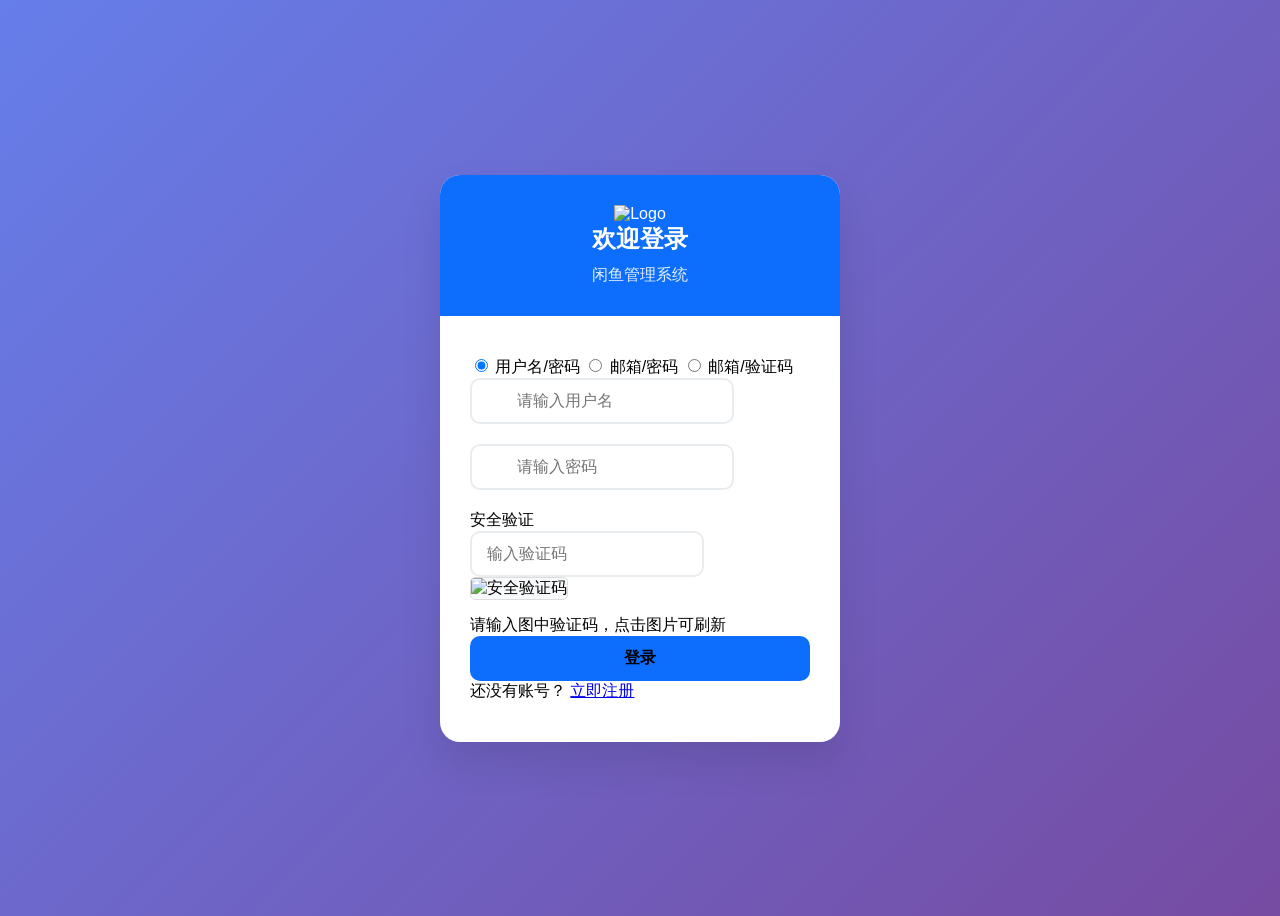
==== static/login.html @ 518422ac "refactor: 移除登录页面默认账号提示区域" ====
<!DOCTYPE html>
<html lang="zh-CN">
<head>
  <meta charset="UTF-8">
  <meta name="viewport" content="width=device-width, initial-scale=1.0">
  <title>登录 - 闲鱼管理系统</title>
  <link rel="icon" type="image/png" href="/static/favicon.png">
  <link rel="stylesheet" href="/static/lib/bootstrap/bootstrap.min.css">
  <link rel="stylesheet" href="/static/lib/bootstrap-icons/bootstrap-icons.css">
  <style>
    :root {
      --primary-color: #0d6efd;
      --secondary-color: #6c757d;
      --success-color: #198754;
      --danger-color: #dc3545;
    }
    
    body {
      font-family: 'Segoe UI', Tahoma, Geneva, Verdana, sans-serif;
      background: linear-gradient(135deg, #667eea 0%, #764ba2 100%);
      min-height: 100vh;
      display: flex;
      align-items: center;
      justify-content: center;
    }
    
    .login-container {
      background: white;
      border-radius: 20px;
      box-shadow: 0 20px 40px rgba(0,0,0,0.1);
      overflow: hidden;
      width: 100%;
      max-width: 400px;
    }
    
    .login-header {
      background: var(--primary-color);
      color: white;
      padding: 30px;
      text-align: center;
    }
    
    .login-header h2 {
      margin: 0;
      font-weight: 600;
    }
    
    .login-header p {
      margin: 10px 0 0 0;
      opacity: 0.9;
    }
    
    .login-body {
      padding: 40px 30px;
    }
    
    .form-control {
      border-radius: 10px;
      border: 2px solid #e9ecef;
      padding: 12px 15px;
      font-size: 16px;
      transition: all 0.3s ease;
    }
    
    .form-control:focus {
      border-color: var(--primary-color);
      box-shadow: 0 0 0 0.25rem rgba(13, 110, 253, 0.25);
    }
    
    .btn-login {
      background: var(--primary-color);
      border: none;
      border-radius: 10px;
      padding: 12px;
      font-size: 16px;
      font-weight: 600;
      width: 100%;
      transition: all 0.3s ease;
    }
    
    .btn-login:hover {
      background: #0b5ed7;
      transform: translateY(-2px);
    }
    
    .input-group {
      position: relative;
      margin-bottom: 20px;
    }
    
    .input-group i {
      position: absolute;
      left: 15px;
      top: 50%;
      transform: translateY(-50%);
      color: var(--secondary-color);
      z-index: 10;
    }
    
    .input-group .form-control {
      padding-left: 45px;
    }
    
    .alert {
      border-radius: 10px;
      border: none;
    }
    
    .loading {
      display: none;
    }
    
    .loading.show {
      display: inline-block;
    }
  </style>
</head>
<body>
  <div class="login-container">
    <div class="login-header">
      <img src="/static/favicon.png" alt="Logo" height="64" class="mb-3">
      <h2>欢迎登录</h2>
      <p>闲鱼管理系统</p>
    </div>
    
    <div class="login-body">
      <!-- 登录方式选择 -->
      <div class="login-tabs mb-4">
        <div class="btn-group w-100" role="group">
          <input type="radio" class="btn-check" name="loginType" id="usernameLogin" value="username" checked>
          <label class="btn btn-outline-primary" for="usernameLogin">用户名/密码</label>

          <input type="radio" class="btn-check" name="loginType" id="emailPasswordLogin" value="email-password">
          <label class="btn btn-outline-primary" for="emailPasswordLogin">邮箱/密码</label>

          <input type="radio" class="btn-check" name="loginType" id="emailCodeLogin" value="email-code">
          <label class="btn btn-outline-primary" for="emailCodeLogin">邮箱/验证码</label>
        </div>
      </div>

      <form id="loginForm">
        <!-- 用户名/密码登录 -->
        <div id="usernameLoginForm" class="login-form-section">
          <div class="input-group">
            <i class="bi bi-person-fill"></i>
            <input type="text" class="form-control" id="username" placeholder="请输入用户名">
          </div>

          <div class="input-group">
            <i class="bi bi-lock-fill"></i>
            <input type="password" class="form-control" id="password" placeholder="请输入密码">
          </div>
          
          <!-- 登录验证码 -->
          <div id="securityCaptchaSection" class="mb-3">
            <label class="form-label"><i class="bi bi-shield-check text-primary me-1"></i>安全验证</label>
            <div class="row g-2">
              <div class="col-7">
                <input type="text" class="form-control" id="securityCaptchaCode" placeholder="输入验证码" maxlength="4" autocomplete="off">
              </div>
              <div class="col-5">
                <div class="captcha-container" style="position: relative; height: 38px;">
                  <img id="securityCaptchaImage" src="" alt="安全验证码"
                       style="width: 100%; height: 100%; border: 1px solid #ddd; border-radius: 5px; cursor: pointer; object-fit: contain; background: #f8f9fa;"
                       onclick="refreshSecurityCaptcha()" title="点击刷新验证码">
                  <div id="securityCaptchaLoading" style="display: none; position: absolute; top: 50%; left: 50%; transform: translate(-50%, -50%);">
                    <div class="spinner-border spinner-border-sm text-primary" role="status"></div>
                  </div>
                </div>
              </div>
            </div>
            <div class="form-text text-muted">
              <i class="bi bi-info-circle me-1"></i>请输入图中验证码，点击图片可刷新
            </div>
          </div>
        </div>

        <!-- 邮箱/密码登录 -->
        <div id="emailPasswordLoginForm" class="login-form-section" style="display: none;">
          <div class="input-group">
            <i class="bi bi-envelope-fill"></i>
            <input type="email" class="form-control" id="emailForPassword" placeholder="请输入邮箱地址">
          </div>

          <div class="input-group">
            <i class="bi bi-lock-fill"></i>
            <input type="password" class="form-control" id="emailPassword" placeholder="请输入密码">
          </div>
          
          <!-- 登录验证码（邮箱密码登录用） -->
          <div id="emailSecurityCaptchaSection" class="mb-3">
            <label class="form-label"><i class="bi bi-shield-check text-primary me-1"></i>安全验证</label>
            <div class="row g-2">
              <div class="col-7">
                <input type="text" class="form-control" id="emailSecurityCaptchaCode" placeholder="输入验证码" maxlength="4" autocomplete="off">
              </div>
              <div class="col-5">
                <div class="captcha-container" style="position: relative; height: 38px;">
                  <img id="emailSecurityCaptchaImage" src="" alt="安全验证码"
                       style="width: 100%; height: 100%; border: 1px solid #ddd; border-radius: 5px; cursor: pointer; object-fit: contain; background: #f8f9fa;"
                       onclick="refreshEmailSecurityCaptcha()" title="点击刷新验证码">
                  <div id="emailSecurityCaptchaLoading" style="display: none; position: absolute; top: 50%; left: 50%; transform: translate(-50%, -50%);">
                    <div class="spinner-border spinner-border-sm text-primary" role="status"></div>
                  </div>
                </div>
              </div>
            </div>
            <div class="form-text text-muted">
              <i class="bi bi-info-circle me-1"></i>请输入图中验证码，点击图片可刷新
            </div>
          </div>
        </div>

        <!-- 邮箱/验证码登录 -->
        <div id="emailCodeLoginForm" class="login-form-section" style="display: none;">
          <div class="input-group">
            <i class="bi bi-envelope-fill"></i>
            <input type="email" class="form-control" id="emailForCode" placeholder="请输入邮箱地址">
          </div>

          <!-- 图形验证码 -->
          <div class="mb-3">
            <label class="form-label">图形验证码</label>
            <div class="row g-2">
              <div class="col-7">
                <input type="text" class="form-control" id="captchaCode" placeholder="输入4位验证码" maxlength="4">
              </div>
              <div class="col-5">
                <div class="captcha-container" style="position: relative;">
                  <img id="captchaImage" src="" alt="图形验证码"
                       style="width: 100%; height: 38px; border: 1px solid #ddd; border-radius: 5px; cursor: pointer;"
                       onclick="refreshCaptcha()">
                  <div id="captchaLoading" class="text-center" style="display: none; position: absolute; top: 50%; left: 50%; transform: translate(-50%, -50%);">
                    <div class="spinner-border spinner-border-sm" role="status"></div>
                  </div>
                </div>
              </div>
            </div>
            <div class="form-text">
              <span id="captchaStatus">请输入图形验证码，点击图片可刷新</span>
            </div>
          </div>

          <!-- 邮箱验证码 -->
          <div class="input-group">
            <input type="text" class="form-control" id="verificationCode" placeholder="输入6位验证码" maxlength="6">
            <button type="button" class="btn btn-outline-secondary" id="sendCodeBtn" onclick="sendVerificationCode()" disabled>
              发送验证码
            </button>
          </div>
          <div class="form-text mb-3">
            <span id="codeStatus">请先验证图形验证码</span>
          </div>
        </div>

        <div id="errorAlert" class="alert alert-danger d-none" role="alert">
          <i class="bi bi-exclamation-triangle-fill me-2"></i>
          <span id="errorMessage"></span>
        </div>

        <button type="submit" class="btn btn-primary btn-login">
          <span class="loading spinner-border spinner-border-sm me-2" role="status"></span>
          <span id="loginText">登录</span>
        </button>
      </form>

      <!-- 注册链接 -->
      <div id="registerSection" class="text-center mt-3">
        <span class="text-muted">还没有账号？</span>
        <a href="/register.html" class="text-decoration-none">
          <i class="bi bi-person-plus me-1"></i>立即注册
        </a>
      </div>

</div>
  </div>

  <script src="/static/lib/bootstrap/bootstrap.bundle.min.js"></script>
  <script>
    const loginForm = document.getElementById('loginForm');
    const errorAlert = document.getElementById('errorAlert');
    const errorMessage = document.getElementById('errorMessage');
    const loading = document.querySelector('.loading');
    const loginText = document.getElementById('loginText');

    // 安全验证码相关变量
    let securityCaptchaId = null;
    let emailSecurityCaptchaId = null;
    let securityCaptchaRequired = true;  // 默认需要验证码，会通过API检查
    let loginCaptchaEnabled = true;  // 登录验证码是否启用

    // 检查登录验证码是否启用
    async function checkLoginCaptchaEnabled() {
      try {
        const response = await fetch('/api/login-captcha-enabled');
        const result = await response.json();
        loginCaptchaEnabled = result.enabled;
        securityCaptchaRequired = result.enabled;

        // 根据设置显示或隐藏验证码区域
        const securityCaptchaSection = document.getElementById('securityCaptchaSection');
        const emailSecurityCaptchaSection = document.getElementById('emailSecurityCaptchaSection');

        if (!loginCaptchaEnabled) {
          if (securityCaptchaSection) securityCaptchaSection.style.display = 'none';
          if (emailSecurityCaptchaSection) emailSecurityCaptchaSection.style.display = 'none';
        } else {
          // 根据当前登录方式显示验证码
          const loginType = document.querySelector('input[name="loginType"]:checked')?.value;
          if (loginType === 'username' && securityCaptchaSection) {
            securityCaptchaSection.style.display = 'block';
          } else if (loginType === 'email-password' && emailSecurityCaptchaSection) {
            emailSecurityCaptchaSection.style.display = 'block';
          }
        }

        return loginCaptchaEnabled;
      } catch (error) {
        console.error('检查登录验证码状态失败:', error);
        return true; // 出错时默认需要验证码
      }
    }
    
    function showError(message) {
      errorMessage.textContent = message;
      errorAlert.classList.remove('d-none');
    }
    
    function hideError() {
      errorAlert.classList.add('d-none');
    }
    
    function setLoading(isLoading) {
      if (isLoading) {
        loading.classList.add('show');
        loginText.textContent = '登录中...';
        loginForm.querySelector('button').disabled = true;
      } else {
        loading.classList.remove('show');
        loginText.textContent = '登录';
        loginForm.querySelector('button').disabled = false;
      }
    }
    
    // 检查是否需要安全验证码
    async function checkSecurityCaptchaRequired() {
      try {
        const response = await fetch('/captcha/check-required');
        const result = await response.json();
        securityCaptchaRequired = result.required;
        
        if (result.required) {
          showSecurityCaptcha();
        }
        
        return result.required;
      } catch (error) {
        console.error('检查验证码状态失败:', error);
        return false;
      }
    }
    
    // 显示安全验证码
    function showSecurityCaptcha() {
      const loginType = document.querySelector('input[name="loginType"]:checked').value;
      
      if (loginType === 'username') {
        document.getElementById('securityCaptchaSection').style.display = 'block';
        loadSecurityCaptcha();
      } else if (loginType === 'email-password') {
        document.getElementById('emailSecurityCaptchaSection').style.display = 'block';
        loadEmailSecurityCaptcha();
      }
      
      securityCaptchaRequired = true;
    }
    
    // 加载安全验证码（用户名登录）
    async function loadSecurityCaptcha() {
      const captchaImage = document.getElementById('securityCaptchaImage');
      const captchaLoading = document.getElementById('securityCaptchaLoading');
      
      captchaLoading.style.display = 'block';
      captchaImage.style.opacity = '0.5';
      
      try {
        const response = await fetch('/captcha/generate');
        
        // 获取验证码ID
        securityCaptchaId = response.headers.get('X-Captcha-Id');
        
        // 获取图片
        const blob = await response.blob();
        const imageUrl = URL.createObjectURL(blob);
        captchaImage.src = imageUrl;
        
        // 清空输入框
        document.getElementById('securityCaptchaCode').value = '';
        
      } catch (error) {
        console.error('加载安全验证码失败:', error);
      } finally {
        captchaLoading.style.display = 'none';
        captchaImage.style.opacity = '1';
      }
    }
    
    // 刷新安全验证码
    function refreshSecurityCaptcha() {
      loadSecurityCaptcha();
    }
    
    // 加载安全验证码（邮箱密码登录）
    async function loadEmailSecurityCaptcha() {
      const captchaImage = document.getElementById('emailSecurityCaptchaImage');
      const captchaLoading = document.getElementById('emailSecurityCaptchaLoading');
      
      captchaLoading.style.display = 'block';
      captchaImage.style.opacity = '0.5';
      
      try {
        const response = await fetch('/captcha/generate');
        
        // 获取验证码ID
        emailSecurityCaptchaId = response.headers.get('X-Captcha-Id');
        
        // 获取图片
        const blob = await response.blob();
        const imageUrl = URL.createObjectURL(blob);
        captchaImage.src = imageUrl;
        
        // 清空输入框
        document.getElementById('emailSecurityCaptchaCode').value = '';
        
      } catch (error) {
        console.error('加载安全验证码失败:', error);
      } finally {
        captchaLoading.style.display = 'none';
        captchaImage.style.opacity = '1';
      }
    }
    
    // 刷新邮箱登录安全验证码
    function refreshEmailSecurityCaptcha() {
      loadEmailSecurityCaptcha();
    }


    loginForm.addEventListener('submit', async (e) => {
      e.preventDefault();
      hideError();
      setLoading(true);

      const loginType = document.querySelector('input[name="loginType"]:checked').value;
      let loginData = {};

      try {
        if (loginType === 'username') {
          const username = document.getElementById('username').value;
          const password = document.getElementById('password').value;

          if (!username || !password) {
            showError('请输入用户名和密码');
            return;
          }

          loginData = { username, password };

          // 只有在验证码启用时才验证
          if (loginCaptchaEnabled) {
            const captchaCode = document.getElementById('securityCaptchaCode').value.trim();
            if (!captchaCode) {
              showError('请输入验证码');
              return;
            }
            loginData.captcha_id = securityCaptchaId;
            loginData.captcha_code = captchaCode;
          }
          
        } else if (loginType === 'email-password') {
          const email = document.getElementById('emailForPassword').value;
          const password = document.getElementById('emailPassword').value;

          if (!email || !password) {
            showError('请输入邮箱和密码');
            return;
          }

          if (!validateEmail(email)) {
            showError('请输入有效的邮箱地址');
            return;
          }

          loginData = { email, password };

          // 只有在验证码启用时才验证
          if (loginCaptchaEnabled) {
            const emailCaptchaCode = document.getElementById('emailSecurityCaptchaCode').value.trim();
            if (!emailCaptchaCode) {
              showError('请输入验证码');
              return;
            }
            loginData.captcha_id = emailSecurityCaptchaId;
            loginData.captcha_code = emailCaptchaCode;
          }
          
        } else if (loginType === 'email-code') {
          const email = document.getElementById('emailForCode').value;
          const verificationCode = document.getElementById('verificationCode').value;

          if (!captchaVerified) {
            showError('请先验证图形验证码');
            return;
          }

          if (!email) {
            showError('请输入邮箱地址');
            return;
          }

          if (!validateEmail(email)) {
            showError('请输入有效的邮箱地址');
            return;
          }

          if (!verificationCode || verificationCode.length !== 6) {
            showError('请输入6位验证码');
            return;
          }

          loginData = { email, verification_code: verificationCode };
        }

        const response = await fetch('/login', {
          method: 'POST',
          headers: {
            'Content-Type': 'application/json',
          },
          body: JSON.stringify(loginData)
        });

        const result = await response.json();

        if (result.success) {
          // 保存token到localStorage
          localStorage.setItem('auth_token', result.token);

          // 保存用户信息到localStorage
          const userInfo = {
            user_id: result.user_id,
            username: result.username,
            is_admin: result.is_admin
          };
          localStorage.setItem('user_info', JSON.stringify(userInfo));

          // 检查是否有重定向URL
          const redirectUrl = localStorage.getItem('redirectAfterLogin');
          if (redirectUrl) {
            // 清除重定向URL
            localStorage.removeItem('redirectAfterLogin');
            // 跳转到原来的页面
            window.location.href = redirectUrl;
          } else {
            // 默认跳转到管理页面
            window.location.href = '/admin';
          }
        } else {
          showError(result.message);

          // 登录失败，刷新验证码（仅在验证码启用时）
          if (loginCaptchaEnabled) {
            if (loginType === 'username') {
              refreshSecurityCaptcha();
            } else if (loginType === 'email-password') {
              refreshEmailSecurityCaptcha();
            }
          }
        }
      } catch (error) {
        showError('登录失败，请检查网络连接');
      } finally {
        setLoading(false);
      }
    });
    
    // 检查是否已经登录
    const token = localStorage.getItem('auth_token');
    if (token) {
      // 验证token是否有效
      fetch('/verify', {
        headers: {
          'Authorization': `Bearer ${token}`
        }
      })
      .then(response => response.json())
      .then(result => {
        if (result.authenticated) {
          window.location.href = '/admin';
        }
      })
      .catch(() => {
        // token无效，清除
        localStorage.removeItem('auth_token');
      });
    }

    // 登录方式切换相关变量
    let captchaVerified = false;
    let countdownTimer = null;
    let countdownSeconds = 0;
    let sessionId = generateSessionId();

    // 生成会话ID
    function generateSessionId() {
      return 'session_' + Math.random().toString(36).substr(2, 9) + '_' + Date.now();
    }

    // 登录方式切换
    function switchLoginType() {
      const loginType = document.querySelector('input[name="loginType"]:checked').value;

      // 隐藏所有表单
      document.querySelectorAll('.login-form-section').forEach(section => {
        section.style.display = 'none';
      });

      // 显示对应表单并加载验证码（仅在验证码启用时）
      if (loginType === 'username') {
        document.getElementById('usernameLoginForm').style.display = 'block';
        // 根据验证码设置显示/隐藏验证码区域
        const securityCaptchaSection = document.getElementById('securityCaptchaSection');
        if (loginCaptchaEnabled) {
          securityCaptchaSection.style.display = 'block';
          loadSecurityCaptcha();
        } else {
          securityCaptchaSection.style.display = 'none';
        }
      } else if (loginType === 'email-password') {
        document.getElementById('emailPasswordLoginForm').style.display = 'block';
        // 根据验证码设置显示/隐藏验证码区域
        const emailSecurityCaptchaSection = document.getElementById('emailSecurityCaptchaSection');
        if (loginCaptchaEnabled) {
          emailSecurityCaptchaSection.style.display = 'block';
          loadEmailSecurityCaptcha();
        } else {
          emailSecurityCaptchaSection.style.display = 'none';
        }
      } else if (loginType === 'email-code') {
        document.getElementById('emailCodeLoginForm').style.display = 'block';
        // 每次切换到邮箱验证码登录时都加载验证码
        loadCaptcha();
      }

      hideError();
    }

    // 加载图形验证码
    async function loadCaptcha() {
      const captchaImage = document.getElementById('captchaImage');
      const captchaLoading = document.getElementById('captchaLoading');
      const captchaStatus = document.getElementById('captchaStatus');

      captchaLoading.style.display = 'block';
      captchaImage.style.display = 'none';

      try {
        const response = await fetch('/generate-captcha', {
          method: 'POST',
          headers: {
            'Content-Type': 'application/json'
          },
          body: JSON.stringify({ session_id: sessionId })
        });

        const result = await response.json();

        if (result.success) {
          captchaImage.src = result.captcha_image;
          captchaStatus.textContent = '请输入图形验证码，点击图片可刷新';
          captchaVerified = false;
          updateSendCodeButton();
        } else {
          captchaStatus.textContent = '图形验证码加载失败，请刷新页面重试';
        }
      } catch (error) {
        console.error('加载图形验证码失败:', error);
        captchaStatus.textContent = '图形验证码加载失败，请检查网络连接';
      } finally {
        captchaLoading.style.display = 'none';
        captchaImage.style.display = 'block';
      }
    }

    // 刷新图形验证码
    function refreshCaptcha() {
      loadCaptcha();
    }

    // 验证图形验证码
    async function verifyCaptcha() {
      const captchaCode = document.getElementById('captchaCode').value.trim();
      const captchaStatus = document.getElementById('captchaStatus');

      if (!captchaCode) {
        captchaStatus.textContent = '请输入图形验证码';
        captchaVerified = false;
        updateSendCodeButton();
        return;
      }

      try {
        const response = await fetch('/verify-captcha', {
          method: 'POST',
          headers: {
            'Content-Type': 'application/json'
          },
          body: JSON.stringify({
            session_id: sessionId,
            captcha_code: captchaCode
          })
        });

        const result = await response.json();

        if (result.success) {
          captchaStatus.innerHTML = '<span style="color: green;">✓ 图形验证码验证成功</span>';
          captchaVerified = true;
        } else {
          captchaStatus.innerHTML = '<span style="color: red;">✗ 图形验证码错误，请重新输入</span>';
          captchaVerified = false;
          refreshCaptcha(); // 自动刷新验证码
        }

        updateSendCodeButton();

      } catch (error) {
        console.error('验证图形验证码失败:', error);
        captchaStatus.innerHTML = '<span style="color: red;">验证失败，请检查网络连接</span>';
        captchaVerified = false;
        updateSendCodeButton();
      }
    }

    // 更新发送验证码按钮状态
    function updateSendCodeButton() {
      const sendCodeBtn = document.getElementById('sendCodeBtn');
      const email = document.getElementById('emailForCode').value.trim();
      const codeStatus = document.getElementById('codeStatus');

      if (captchaVerified && email && validateEmail(email)) {
        sendCodeBtn.disabled = false;
        codeStatus.textContent = '图形验证码已验证，可以发送邮箱验证码';
      } else {
        sendCodeBtn.disabled = true;
        if (!captchaVerified) {
          codeStatus.textContent = '请先验证图形验证码';
        } else if (!email) {
          codeStatus.textContent = '请先输入邮箱地址';
        } else if (!validateEmail(email)) {
          codeStatus.textContent = '请输入有效的邮箱地址';
        }
      }
    }

    // 邮箱格式验证
    function validateEmail(email) {
      const emailRegex = /^[^\s@]+@[^\s@]+\.[^\s@]+$/;
      return emailRegex.test(email);
    }

    // 开始倒计时
    function startCountdown() {
      countdownSeconds = 60;
      const sendCodeBtn = document.getElementById('sendCodeBtn');
      const codeStatus = document.getElementById('codeStatus');

      sendCodeBtn.disabled = true;

      countdownTimer = setInterval(() => {
        countdownSeconds--;
        sendCodeBtn.textContent = `重新发送 (${countdownSeconds}s)`;
        codeStatus.innerHTML = `<span class="countdown">验证码已发送，${countdownSeconds}秒后可重新发送</span>`;

        if (countdownSeconds <= 0) {
          clearInterval(countdownTimer);
          sendCodeBtn.disabled = false;
          sendCodeBtn.textContent = '发送验证码';
          codeStatus.textContent = '可以重新发送验证码';
        }
      }, 1000);
    }

    // 发送邮箱验证码
    async function sendVerificationCode() {
      const email = document.getElementById('emailForCode').value.trim();

      if (!captchaVerified) {
        showError('请先验证图形验证码');
        return;
      }

      if (!email) {
        showError('请先输入邮箱地址');
        return;
      }

      if (!validateEmail(email)) {
        showError('请输入有效的邮箱地址');
        return;
      }

      try {
        const response = await fetch('/send-verification-code', {
          method: 'POST',
          headers: {
            'Content-Type': 'application/json'
          },
          body: JSON.stringify({
            email: email,
            type: 'login',
            session_id: sessionId
          })
        });

        const result = await response.json();

        if (result.success) {
          startCountdown();
        } else {
          showError(result.message);
        }
      } catch (error) {
        console.error('发送验证码失败:', error);
        showError('发送验证码失败，请检查网络连接');
      }
    }

    // 检查注册状态
    async function checkRegistrationStatus() {
      try {
        const response = await fetch('/registration-status');
        if (response.ok) {
          const data = await response.json();
          const registerSection = document.getElementById('registerSection');
          if (registerSection) {
            registerSection.style.display = data.enabled ? 'block' : 'none';
          }
        }
      } catch (error) {
        console.error('检查注册状态失败:', error);
        // 出错时默认显示注册链接
      }
    }

    // 事件监听器
    document.addEventListener('DOMContentLoaded', async function() {
      // 检查注册状态
      checkRegistrationStatus();

      // 检查登录验证码是否启用
      await checkLoginCaptchaEnabled();

      // 如果验证码启用，加载登录验证码（用户名登录是默认选中的）
      if (loginCaptchaEnabled) {
        loadSecurityCaptcha();
      }

      // 登录方式切换
      document.querySelectorAll('input[name="loginType"]').forEach(radio => {
        radio.addEventListener('change', switchLoginType);
      });

      // 图形验证码输入框事件（邮箱验证码登录用）
      const captchaCodeInput = document.getElementById('captchaCode');
      if (captchaCodeInput) {
        captchaCodeInput.addEventListener('input', function() {
          if (this.value.length === 4) {
            verifyCaptcha();
          } else {
            captchaVerified = false;
            updateSendCodeButton();
            document.getElementById('captchaStatus').textContent = '请输入4位图形验证码';
          }
        });
      }

      // 邮箱输入框事件
      const emailForCodeInput = document.getElementById('emailForCode');
      if (emailForCodeInput) {
        emailForCodeInput.addEventListener('input', updateSendCodeButton);
      }
    });
  </script>
</body>
</html>
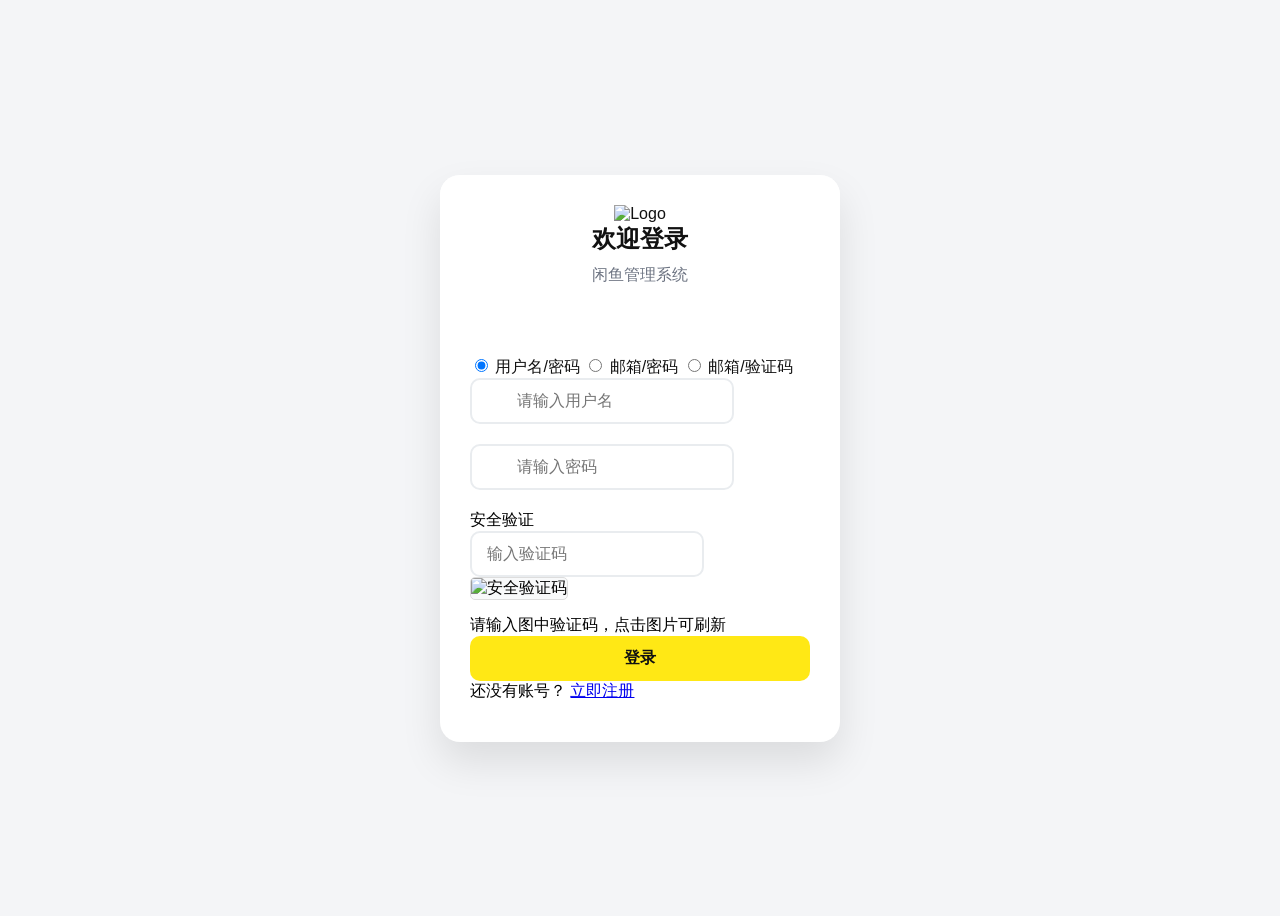
==== commit d18510d2: "refactor: 移除暗色模式" ====
--- a/static/login.html
+++ b/static/login.html
@@ -9,15 +9,15 @@
   <link rel="stylesheet" href="/static/lib/bootstrap-icons/bootstrap-icons.css">
   <style>
     :root {
-      --primary-color: #0d6efd;
+      --primary-color: #FFE815;
       --secondary-color: #6c757d;
       --success-color: #198754;
       --danger-color: #dc3545;
     }
-    
+
     body {
-      font-family: 'Segoe UI', Tahoma, Geneva, Verdana, sans-serif;
-      background: linear-gradient(135deg, #667eea 0%, #764ba2 100%);
+      font-family: -apple-system, BlinkMacSystemFont, 'SF Pro Display', 'Segoe UI', Roboto, 'Helvetica Neue', Arial, sans-serif;
+      background: #F4F5F7;
       min-height: 100vh;
       display: flex;
       align-items: center;
@@ -34,8 +34,8 @@
     }
     
     .login-header {
-      background: var(--primary-color);
-      color: white;
+      background: #ffffff;
+      color: #111;
       padding: 30px;
       text-align: center;
     }
@@ -47,7 +47,7 @@
     
     .login-header p {
       margin: 10px 0 0 0;
-      opacity: 0.9;
+      color: #6B7280;
     }
     
     .login-body {
@@ -63,12 +63,13 @@
     }
     
     .form-control:focus {
-      border-color: var(--primary-color);
-      box-shadow: 0 0 0 0.25rem rgba(13, 110, 253, 0.25);
+      border-color: #FFE815;
+      box-shadow: 0 0 0 0.25rem rgba(255, 232, 21, 0.25);
     }
     
     .btn-login {
-      background: var(--primary-color);
+      background: #FFE815;
+      color: #111;
       border: none;
       border-radius: 10px;
       padding: 12px;
@@ -77,9 +78,10 @@
       width: 100%;
       transition: all 0.3s ease;
     }
-    
+
     .btn-login:hover {
-      background: #0b5ed7;
+      background: #FFD600;
+      color: #111;
       transform: translateY(-2px);
     }
     
@@ -104,6 +106,18 @@
     .alert {
       border-radius: 10px;
       border: none;
+    }
+
+    .btn-outline-primary {
+      border-color: #FFE815;
+      color: #111;
+    }
+
+    .btn-outline-primary:hover,
+    .btn-outline-primary.active {
+      background-color: #FFE815;
+      border-color: #FFE815;
+      color: #111;
     }
     
     .loading {
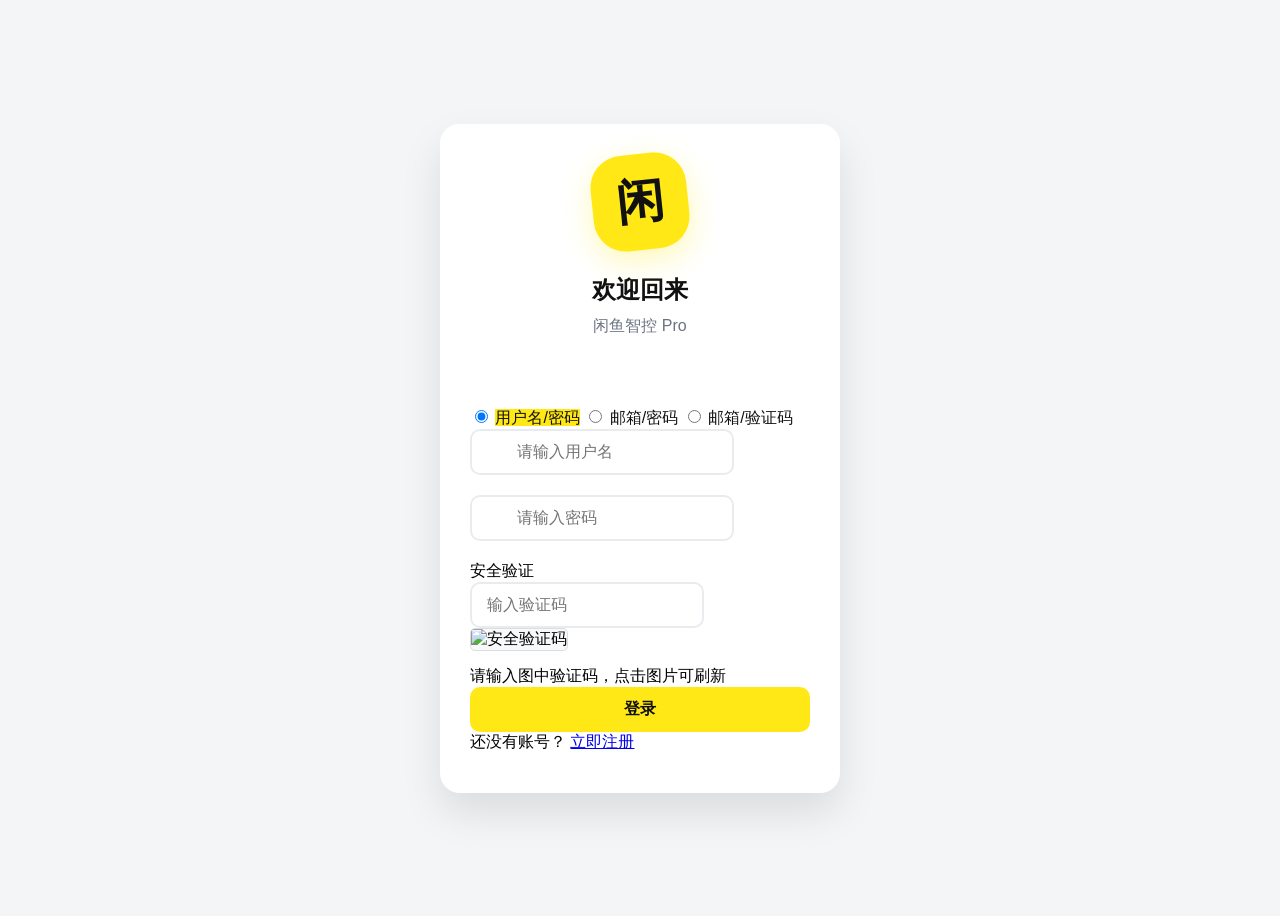
==== commit b9c3b74d: "style: 更新品牌视觉为闲鱼智控 Pro 替换 favicon 为黄底黑"闲"字 SVG logo，更新登录页和主页面的 logo、系统名称及 PRO 标签样式，修复登录方式切换按钮蓝色背景。" ====
--- a/static/login.html
+++ b/static/login.html
@@ -3,8 +3,8 @@
 <head>
   <meta charset="UTF-8">
   <meta name="viewport" content="width=device-width, initial-scale=1.0">
-  <title>登录 - 闲鱼管理系统</title>
-  <link rel="icon" type="image/png" href="/static/favicon.png">
+  <title>登录 - 闲鱼智控 Pro</title>
+  <link rel="icon" type="image/svg+xml" href="/static/favicon.svg">
   <link rel="stylesheet" href="/static/lib/bootstrap/bootstrap.min.css">
   <link rel="stylesheet" href="/static/lib/bootstrap-icons/bootstrap-icons.css">
   <style>
@@ -113,6 +113,7 @@
       color: #111;
     }
 
+    .btn-check:checked + .btn-outline-primary,
     .btn-outline-primary:hover,
     .btn-outline-primary.active {
       background-color: #FFE815;
@@ -132,9 +133,11 @@
 <body>
   <div class="login-container">
     <div class="login-header">
-      <img src="/static/favicon.png" alt="Logo" height="64" class="mb-3">
-      <h2>欢迎登录</h2>
-      <p>闲鱼管理系统</p>
+      <div style="width:96px;height:96px;background:#FFE815;border-radius:2rem;display:flex;align-items:center;justify-content:center;margin:0 auto 24px;box-shadow:0 10px 30px rgba(255,232,21,0.3);transform:rotate(-6deg);transition:transform 0.5s;" onmouseover="this.style.transform='rotate(0deg)'" onmouseout="this.style.transform='rotate(-6deg)'">
+        <span style="color:#111;font-weight:800;font-size:48px;">闲</span>
+      </div>
+      <h2>欢迎回来</h2>
+      <p>闲鱼智控 Pro</p>
     </div>
     
     <div class="login-body">
